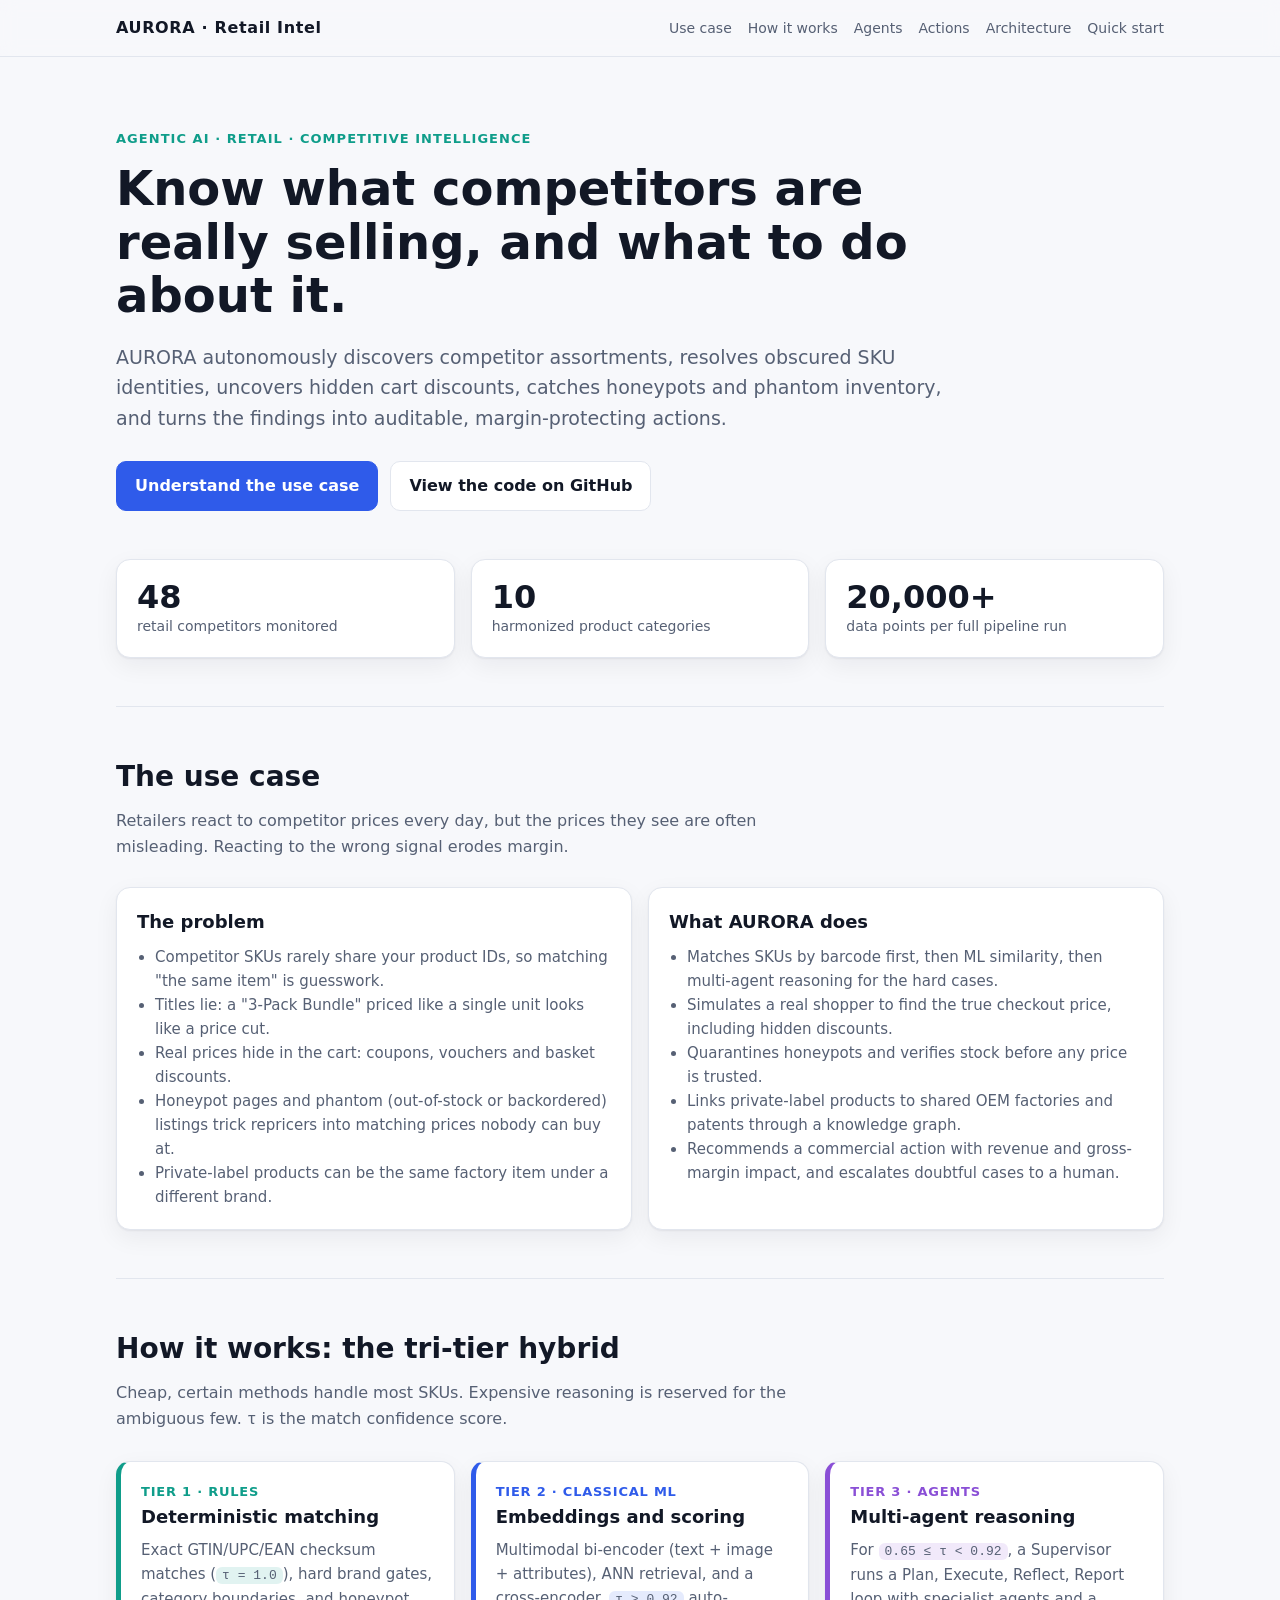
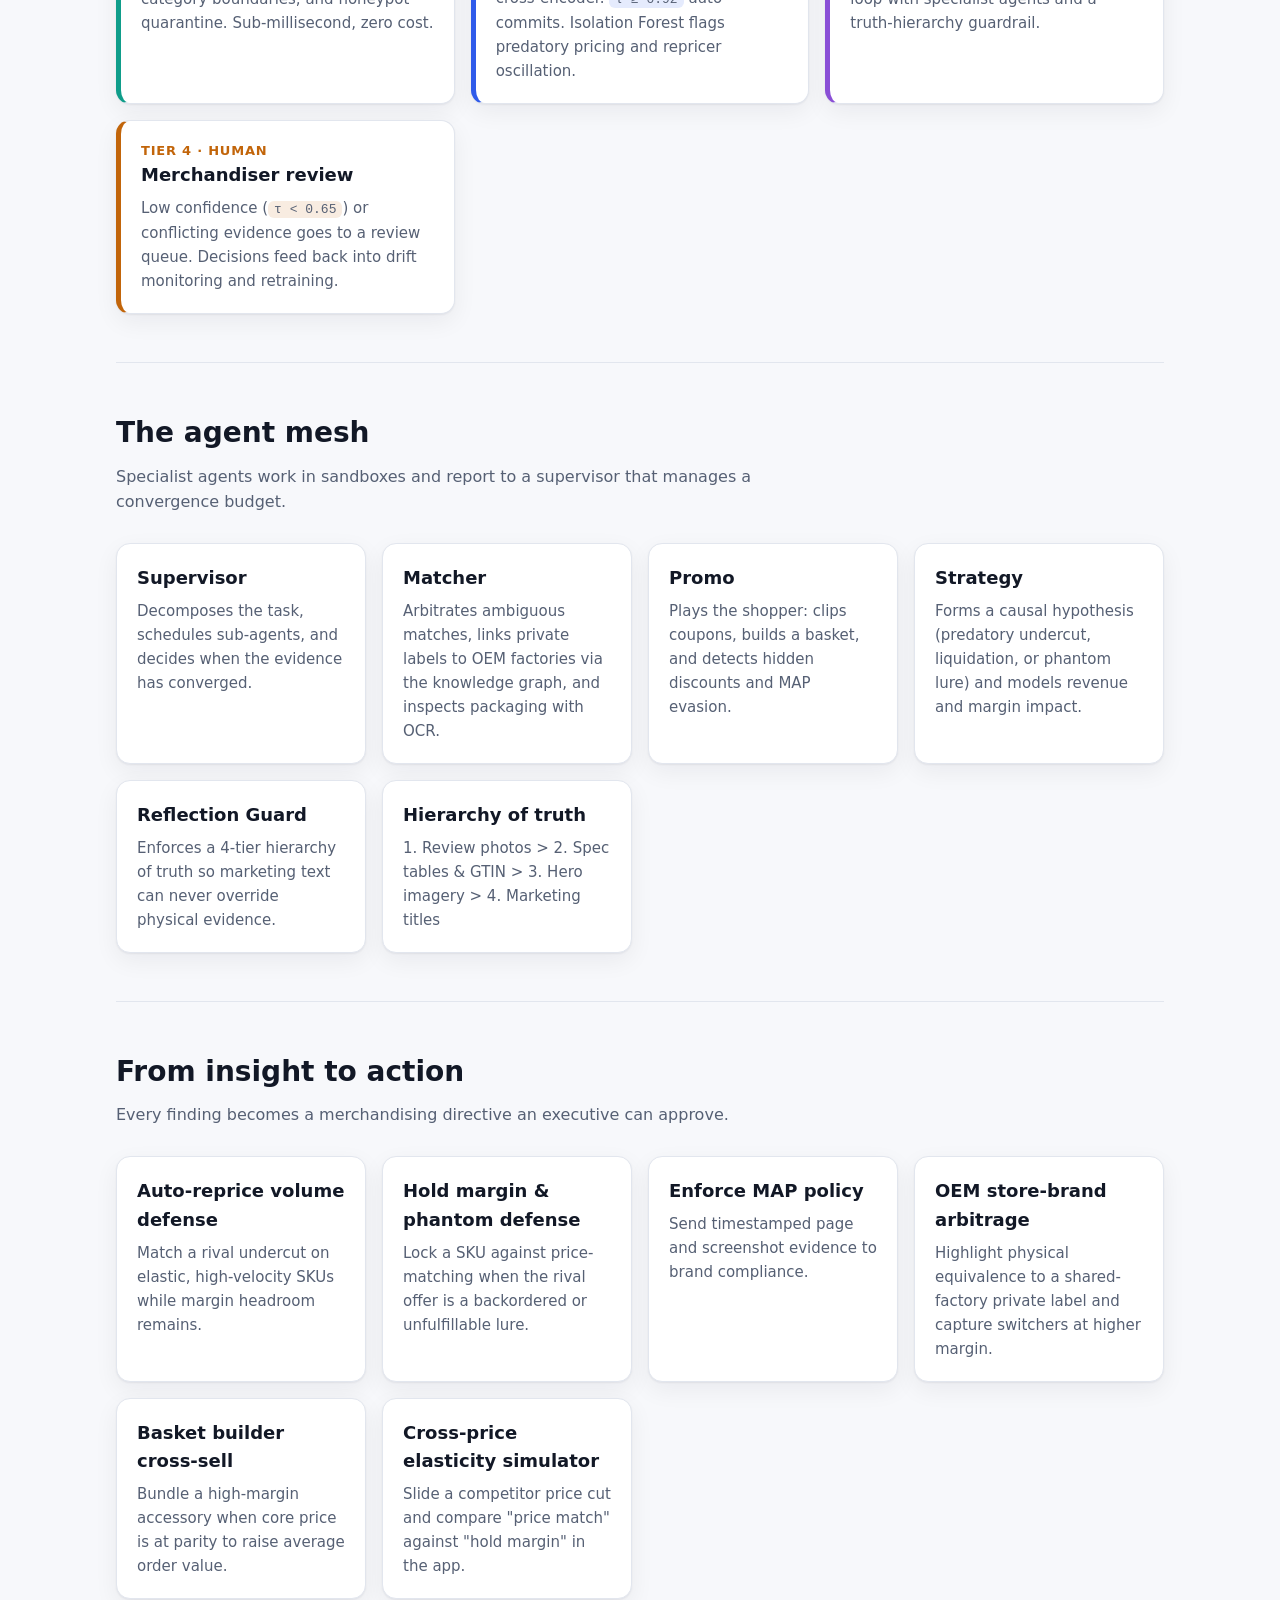
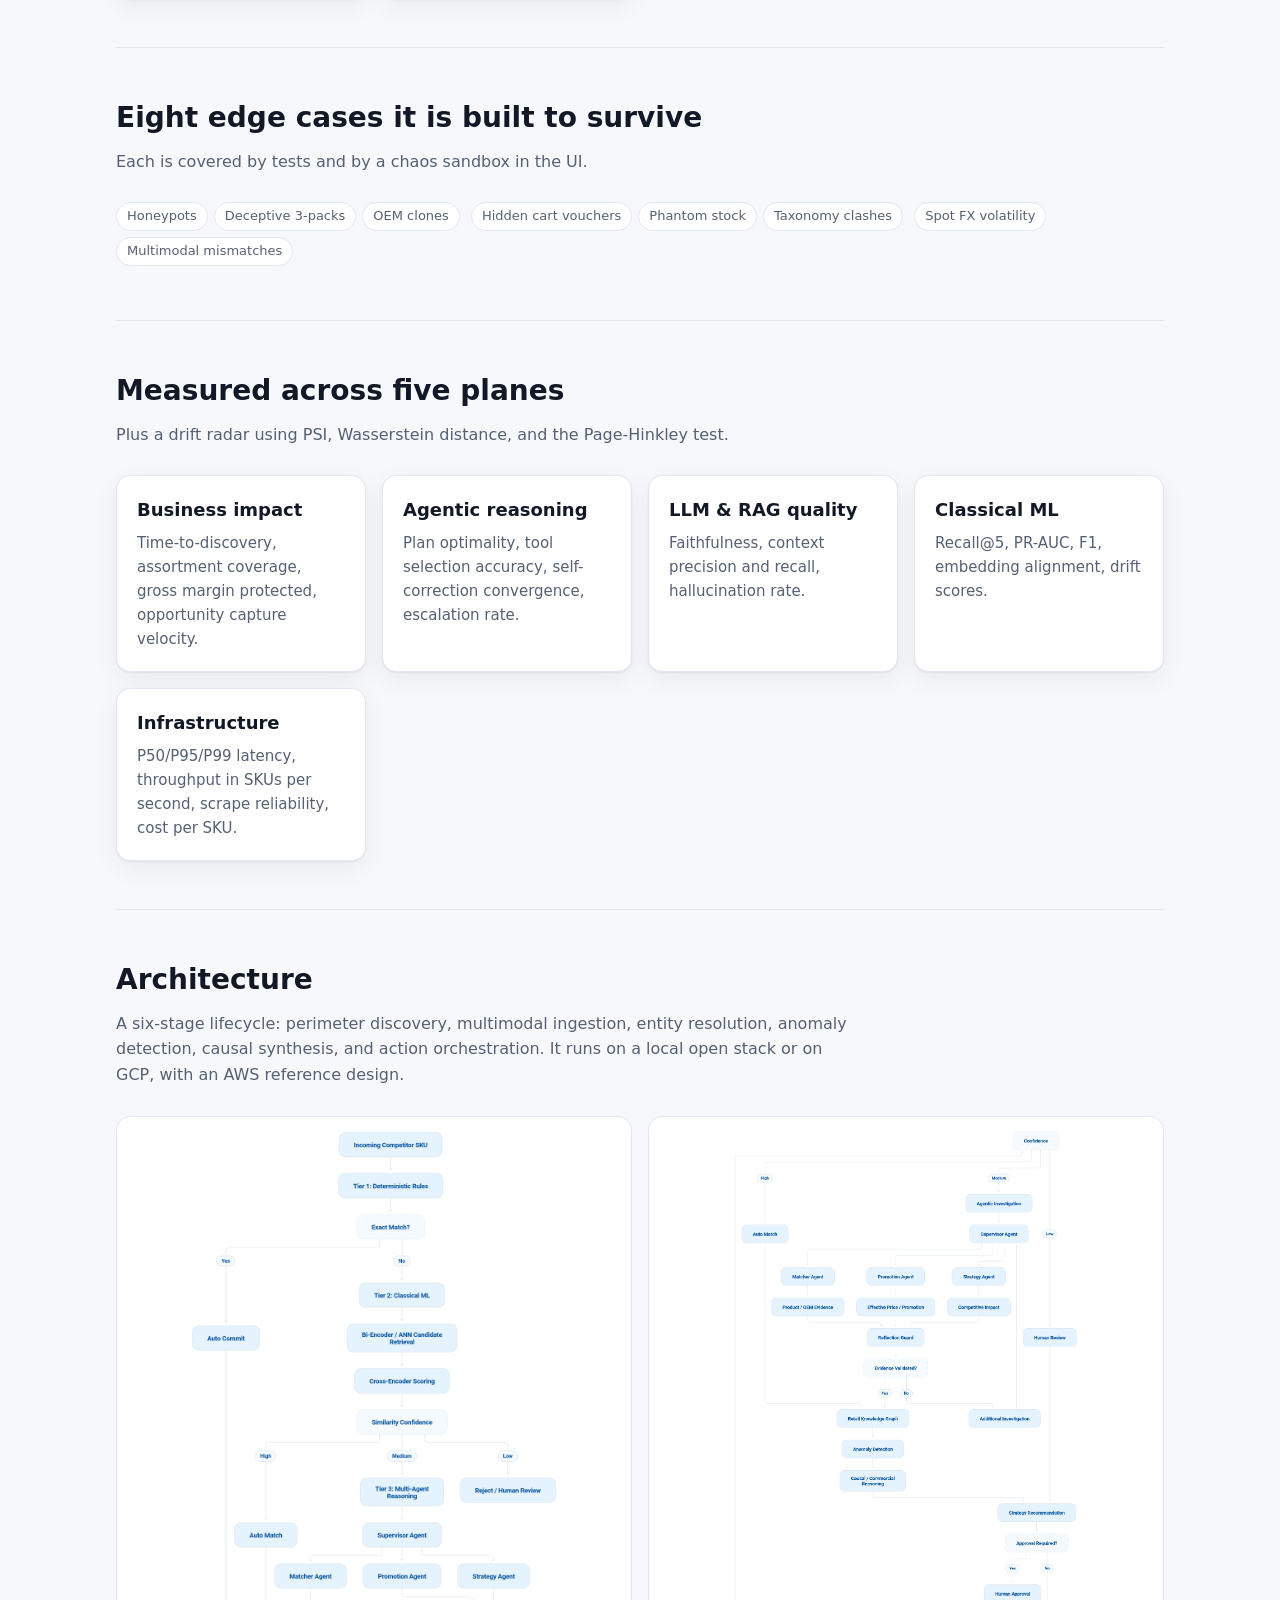
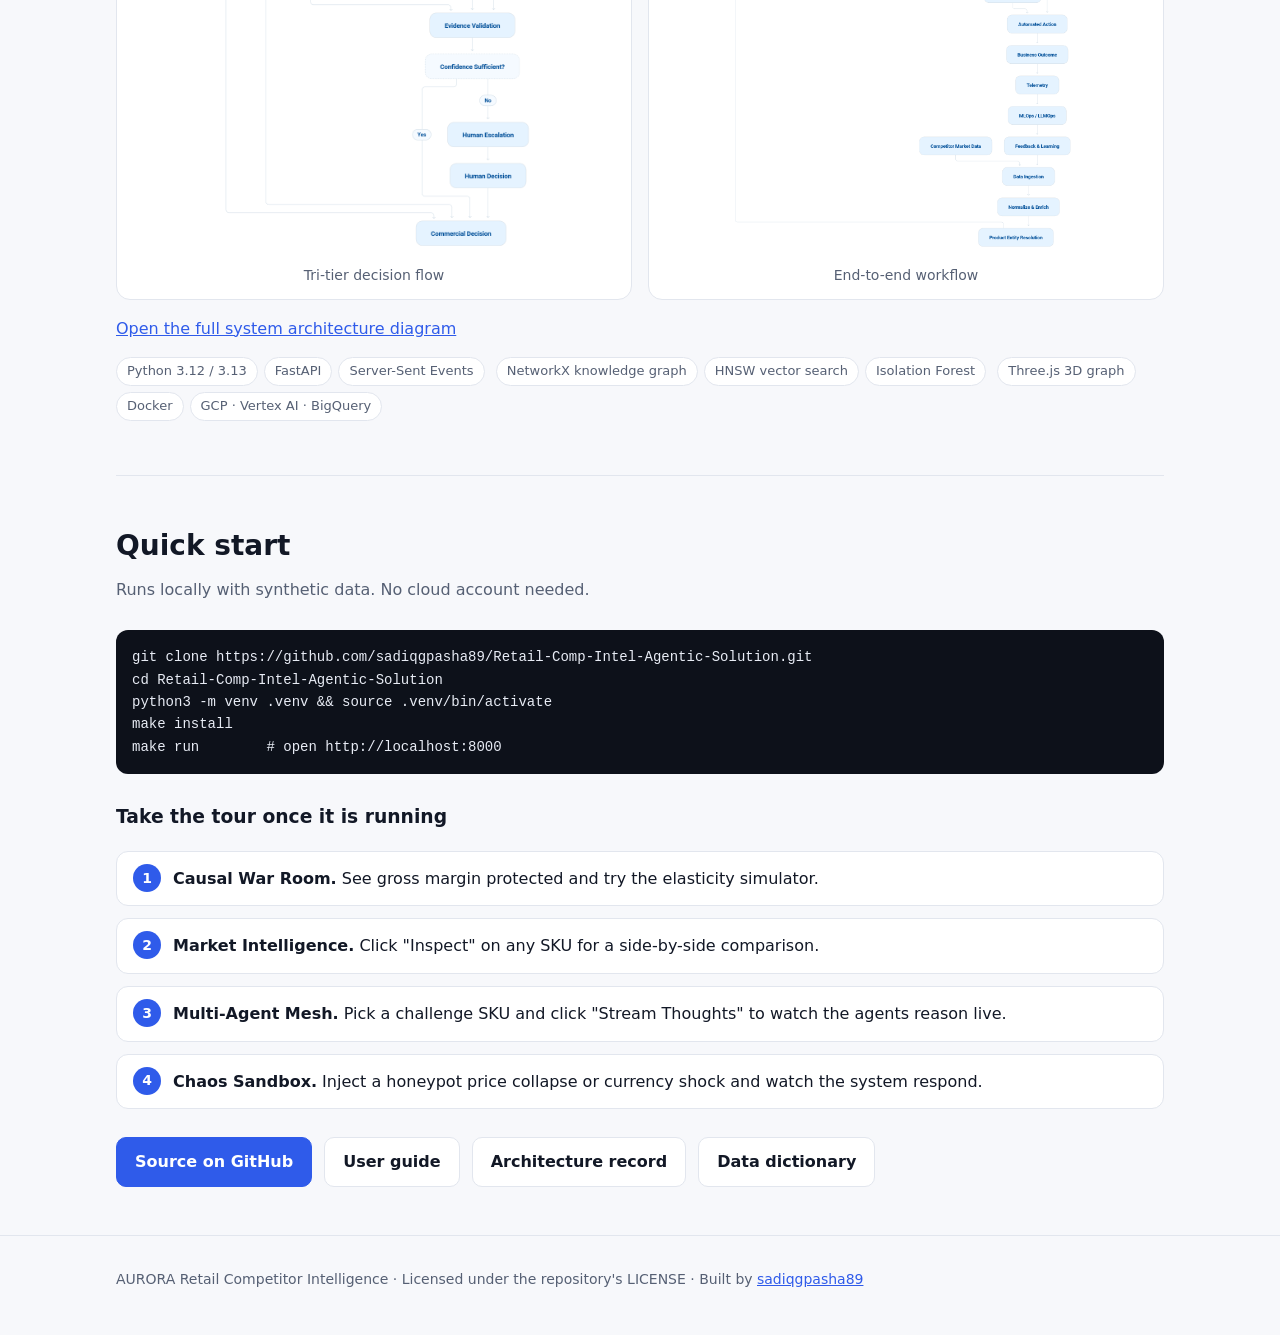
==== docs/index.html @ 35c4675d "Add GitHub Pages project site and link it from README Co-Authored-By: Claude Sonnet 5.5 <noreply@ant" ====
<!doctype html>
<html lang="en">
<head>
<meta charset="utf-8">
<meta name="viewport" content="width=device-width, initial-scale=1">
<title>AURORA Retail Competitor Intelligence | Agentic Solution</title>
<meta name="description" content="An autonomous, tri-tier hybrid AI platform that discovers competitor assortments, resolves SKU identities, uncovers hidden discounts, and recommends margin-protecting actions.">
<style>
  :root {
    --bg: #f7f8fb; --surface: #ffffff; --ink: #121826; --muted: #566074; --line: #e2e6ee;
    --brand: #2f5bea; --brand-ink: #ffffff; --accent: #0f9d8a; --warn: #c2650a;
    --t1: #0f9d8a; --t2: #2f5bea; --t3: #8a4fd6; --t4: #c2650a;
    --shadow: 0 1px 2px rgba(18,24,38,.06), 0 8px 24px rgba(18,24,38,.06);
  }
  @media (prefers-color-scheme: dark) {
    :root {
      --bg: #0d111a; --surface: #151b27; --ink: #e8ecf5; --muted: #9aa5ba; --line: #263044;
      --brand: #6c8cff; --brand-ink: #0d111a; --accent: #3ed1bb; --warn: #f2a65a;
      --t1: #3ed1bb; --t2: #6c8cff; --t3: #b48cf5; --t4: #f2a65a;
      --shadow: none;
    }
  }
  * { box-sizing: border-box; }
  html { scroll-behavior: smooth; }
  body { margin: 0; background: var(--bg); color: var(--ink);
    font: 16px/1.6 system-ui, -apple-system, "Segoe UI", Roboto, sans-serif; }
  a { color: var(--brand); }
  .wrap { max-width: 1080px; margin: 0 auto; padding: 0 16px; }
  header.nav { position: sticky; top: 0; z-index: 10; background: color-mix(in srgb, var(--bg) 88%, transparent);
    backdrop-filter: blur(8px); border-bottom: 1px solid var(--line); }
  .nav .wrap { display: flex; align-items: center; justify-content: space-between; gap: 12px; min-height: 56px; flex-wrap: wrap; }
  .nav strong { letter-spacing: .04em; }
  .nav nav { display: flex; gap: 16px; flex-wrap: wrap; font-size: 14px; }
  .nav nav a { color: var(--muted); text-decoration: none; }
  .nav nav a:hover { color: var(--ink); }
  .hero { padding: 72px 0 48px; }
  .eyebrow { color: var(--accent); font-weight: 600; font-size: 13px; letter-spacing: .08em; text-transform: uppercase; }
  h1 { font-size: clamp(30px, 5vw, 48px); line-height: 1.12; margin: 12px 0 16px; max-width: 18em; }
  .lead { font-size: 19px; color: var(--muted); max-width: 44em; }
  .cta { display: flex; gap: 12px; margin-top: 28px; flex-wrap: wrap; }
  .btn { display: inline-block; padding: 11px 18px; border-radius: 10px; font-weight: 600; text-decoration: none;
    border: 1px solid var(--line); color: var(--ink); background: var(--surface); }
  .btn.primary { background: var(--brand); color: var(--brand-ink); border-color: var(--brand); }
  section { padding: 48px 0; border-top: 1px solid var(--line); }
  h2 { font-size: 28px; margin: 0 0 8px; }
  .sub { color: var(--muted); max-width: 46em; margin: 0 0 28px; }
  .grid { display: grid; gap: 16px; }
  .g2 { grid-template-columns: repeat(auto-fit, minmax(300px, 1fr)); }
  .g3 { grid-template-columns: repeat(auto-fit, minmax(240px, 1fr)); }
  .card { background: var(--surface); border: 1px solid var(--line); border-radius: 14px; padding: 20px; box-shadow: var(--shadow); }
  .card h3 { margin: 0 0 6px; font-size: 18px; }
  .card p { margin: 0; color: var(--muted); font-size: 15px; }
  .stat { font-size: 32px; font-weight: 700; line-height: 1.1; }
  .stat-label { color: var(--muted); font-size: 14px; }
  .tier { border-left: 5px solid var(--c); }
  .tier .tag { color: var(--c); font-weight: 700; font-size: 13px; letter-spacing: .06em; text-transform: uppercase; }
  .tier code { background: color-mix(in srgb, var(--c) 12%, transparent); padding: 1px 6px; border-radius: 6px; font-size: 13px; }
  .before-after { display: grid; gap: 16px; grid-template-columns: repeat(auto-fit, minmax(300px, 1fr)); }
  .before-after ul { margin: 8px 0 0; padding-left: 18px; color: var(--muted); font-size: 15px; }
  .diagram { background: #fff; border: 1px solid var(--line); border-radius: 14px; padding: 12px; text-align: center; }
  .diagram img { max-width: 100%; max-height: 720px; height: auto; }
  .diagram figcaption { color: #566074; font-size: 14px; margin-top: 8px; }
  pre { background: #0d111a; color: #e8ecf5; padding: 16px; border-radius: 12px; overflow-x: auto; font-size: 14px; }
  .pill { display: inline-block; padding: 3px 10px; border: 1px solid var(--line); border-radius: 999px; font-size: 13px; color: var(--muted); margin: 0 6px 6px 0; background: var(--surface); }
  .steps { counter-reset: s; display: grid; gap: 12px; }
  .steps li { list-style: none; counter-increment: s; background: var(--surface); border: 1px solid var(--line); border-radius: 12px; padding: 14px 16px 14px 56px; position: relative; }
  .steps li::before { content: counter(s); position: absolute; left: 16px; top: 12px; width: 28px; height: 28px; border-radius: 50%;
    background: var(--brand); color: var(--brand-ink); display: grid; place-items: center; font-weight: 700; font-size: 14px; }
  .steps { padding: 0; margin: 0; }
  footer { border-top: 1px solid var(--line); padding: 32px 0 48px; color: var(--muted); font-size: 14px; }
</style>
</head>
<body>

<header class="nav">
  <div class="wrap">
    <strong>AURORA · Retail Intel</strong>
    <nav>
      <a href="#usecase">Use case</a>
      <a href="#how">How it works</a>
      <a href="#agents">Agents</a>
      <a href="#actions">Actions</a>
      <a href="#architecture">Architecture</a>
      <a href="#start">Quick start</a>
    </nav>
  </div>
</header>

<main>
<div class="wrap">

  <div class="hero">
    <div class="eyebrow">Agentic AI · Retail · Competitive Intelligence</div>
    <h1>Know what competitors are really selling, and what to do about it.</h1>
    <p class="lead">AURORA autonomously discovers competitor assortments, resolves obscured SKU identities, uncovers hidden cart discounts, catches honeypots and phantom inventory, and turns the findings into auditable, margin-protecting actions.</p>
    <div class="cta">
      <a class="btn primary" href="#usecase">Understand the use case</a>
      <a class="btn" href="https://github.com/sadiqgpasha89/Retail-Comp-Intel-Agentic-Solution">View the code on GitHub</a>
    </div>
  </div>

  <section id="scale" style="border-top:0;padding-top:0">
    <div class="grid g3">
      <div class="card"><div class="stat">48</div><div class="stat-label">retail competitors monitored</div></div>
      <div class="card"><div class="stat">10</div><div class="stat-label">harmonized product categories</div></div>
      <div class="card"><div class="stat">20,000+</div><div class="stat-label">data points per full pipeline run</div></div>
    </div>
  </section>

  <section id="usecase">
    <h2>The use case</h2>
    <p class="sub">Retailers react to competitor prices every day, but the prices they see are often misleading. Reacting to the wrong signal erodes margin.</p>
    <div class="before-after">
      <div class="card">
        <h3>The problem</h3>
        <ul>
          <li>Competitor SKUs rarely share your product IDs, so matching "the same item" is guesswork.</li>
          <li>Titles lie: a "3-Pack Bundle" priced like a single unit looks like a price cut.</li>
          <li>Real prices hide in the cart: coupons, vouchers and basket discounts.</li>
          <li>Honeypot pages and phantom (out-of-stock or backordered) listings trick repricers into matching prices nobody can buy at.</li>
          <li>Private-label products can be the same factory item under a different brand.</li>
        </ul>
      </div>
      <div class="card">
        <h3>What AURORA does</h3>
        <ul>
          <li>Matches SKUs by barcode first, then ML similarity, then multi-agent reasoning for the hard cases.</li>
          <li>Simulates a real shopper to find the true checkout price, including hidden discounts.</li>
          <li>Quarantines honeypots and verifies stock before any price is trusted.</li>
          <li>Links private-label products to shared OEM factories and patents through a knowledge graph.</li>
          <li>Recommends a commercial action with revenue and gross-margin impact, and escalates doubtful cases to a human.</li>
        </ul>
      </div>
    </div>
  </section>

  <section id="how">
    <h2>How it works: the tri-tier hybrid</h2>
    <p class="sub">Cheap, certain methods handle most SKUs. Expensive reasoning is reserved for the ambiguous few. <code>τ</code> is the match confidence score.</p>
    <div class="grid g2">
      <div class="card tier" style="--c:var(--t1)"><div class="tag">Tier 1 · Rules</div><h3>Deterministic matching</h3>
        <p>Exact GTIN/UPC/EAN checksum matches (<code>τ = 1.0</code>), hard brand gates, category boundaries, and honeypot quarantine. Sub-millisecond, zero cost.</p></div>
      <div class="card tier" style="--c:var(--t2)"><div class="tag">Tier 2 · Classical ML</div><h3>Embeddings and scoring</h3>
        <p>Multimodal bi-encoder (text + image + attributes), ANN retrieval, and a cross-encoder. <code>τ ≥ 0.92</code> auto-commits. Isolation Forest flags predatory pricing and repricer oscillation.</p></div>
      <div class="card tier" style="--c:var(--t3)"><div class="tag">Tier 3 · Agents</div><h3>Multi-agent reasoning</h3>
        <p>For <code>0.65 ≤ τ &lt; 0.92</code>, a Supervisor runs a Plan, Execute, Reflect, Report loop with specialist agents and a truth-hierarchy guardrail.</p></div>
      <div class="card tier" style="--c:var(--t4)"><div class="tag">Tier 4 · Human</div><h3>Merchandiser review</h3>
        <p>Low confidence (<code>τ &lt; 0.65</code>) or conflicting evidence goes to a review queue. Decisions feed back into drift monitoring and retraining.</p></div>
    </div>
  </section>

  <section id="agents">
    <h2>The agent mesh</h2>
    <p class="sub">Specialist agents work in sandboxes and report to a supervisor that manages a convergence budget.</p>
    <div class="grid g3">
      <div class="card"><h3>Supervisor</h3><p>Decomposes the task, schedules sub-agents, and decides when the evidence has converged.</p></div>
      <div class="card"><h3>Matcher</h3><p>Arbitrates ambiguous matches, links private labels to OEM factories via the knowledge graph, and inspects packaging with OCR.</p></div>
      <div class="card"><h3>Promo</h3><p>Plays the shopper: clips coupons, builds a basket, and detects hidden discounts and MAP evasion.</p></div>
      <div class="card"><h3>Strategy</h3><p>Forms a causal hypothesis (predatory undercut, liquidation, or phantom lure) and models revenue and margin impact.</p></div>
      <div class="card"><h3>Reflection Guard</h3><p>Enforces a 4-tier hierarchy of truth so marketing text can never override physical evidence.</p></div>
      <div class="card">
        <h3>Hierarchy of truth</h3>
        <p>1. Review photos &gt; 2. Spec tables &amp; GTIN &gt; 3. Hero imagery &gt; 4. Marketing titles</p>
      </div>
    </div>
  </section>

  <section id="actions">
    <h2>From insight to action</h2>
    <p class="sub">Every finding becomes a merchandising directive an executive can approve.</p>
    <div class="grid g3">
      <div class="card"><h3>Auto-reprice volume defense</h3><p>Match a rival undercut on elastic, high-velocity SKUs while margin headroom remains.</p></div>
      <div class="card"><h3>Hold margin &amp; phantom defense</h3><p>Lock a SKU against price-matching when the rival offer is a backordered or unfulfillable lure.</p></div>
      <div class="card"><h3>Enforce MAP policy</h3><p>Send timestamped page and screenshot evidence to brand compliance.</p></div>
      <div class="card"><h3>OEM store-brand arbitrage</h3><p>Highlight physical equivalence to a shared-factory private label and capture switchers at higher margin.</p></div>
      <div class="card"><h3>Basket builder cross-sell</h3><p>Bundle a high-margin accessory when core price is at parity to raise average order value.</p></div>
      <div class="card"><h3>Cross-price elasticity simulator</h3><p>Slide a competitor price cut and compare "price match" against "hold margin" in the app.</p></div>
    </div>
  </section>

  <section id="edge">
    <h2>Eight edge cases it is built to survive</h2>
    <p class="sub">Each is covered by tests and by a chaos sandbox in the UI.</p>
    <div>
      <span class="pill">Honeypots</span><span class="pill">Deceptive 3-packs</span><span class="pill">OEM clones</span>
      <span class="pill">Hidden cart vouchers</span><span class="pill">Phantom stock</span><span class="pill">Taxonomy clashes</span>
      <span class="pill">Spot FX volatility</span><span class="pill">Multimodal mismatches</span>
    </div>
  </section>

  <section id="metrics">
    <h2>Measured across five planes</h2>
    <p class="sub">Plus a drift radar using PSI, Wasserstein distance, and the Page-Hinkley test.</p>
    <div class="grid g3">
      <div class="card"><h3>Business impact</h3><p>Time-to-discovery, assortment coverage, gross margin protected, opportunity capture velocity.</p></div>
      <div class="card"><h3>Agentic reasoning</h3><p>Plan optimality, tool selection accuracy, self-correction convergence, escalation rate.</p></div>
      <div class="card"><h3>LLM &amp; RAG quality</h3><p>Faithfulness, context precision and recall, hallucination rate.</p></div>
      <div class="card"><h3>Classical ML</h3><p>Recall@5, PR-AUC, F1, embedding alignment, drift scores.</p></div>
      <div class="card"><h3>Infrastructure</h3><p>P50/P95/P99 latency, throughput in SKUs per second, scrape reliability, cost per SKU.</p></div>
    </div>
  </section>

  <section id="architecture">
    <h2>Architecture</h2>
    <p class="sub">A six-stage lifecycle: perimeter discovery, multimodal ingestion, entity resolution, anomaly detection, causal synthesis, and action orchestration. It runs on a local open stack or on GCP, with an AWS reference design.</p>
    <div class="grid g2">
      <figure class="diagram" style="margin:0"><a href="assets/3-tier-Decision.png"><img src="assets/3-tier-Decision.png" alt="Decision flow from incoming SKU through the three tiers to a commercial decision" loading="lazy"></a><figcaption>Tri-tier decision flow</figcaption></figure>
      <figure class="diagram" style="margin:0"><a href="assets/E2E-aurora-workflow.png"><img src="assets/E2E-aurora-workflow.png" alt="End-to-end AURORA workflow" loading="lazy"></a><figcaption>End-to-end workflow</figcaption></figure>
    </div>
    <p style="margin-top:16px"><a href="assets/system-arch-mermaid.png">Open the full system architecture diagram</a></p>
    <div style="margin-top:12px">
      <span class="pill">Python 3.12 / 3.13</span><span class="pill">FastAPI</span><span class="pill">Server-Sent Events</span>
      <span class="pill">NetworkX knowledge graph</span><span class="pill">HNSW vector search</span><span class="pill">Isolation Forest</span>
      <span class="pill">Three.js 3D graph</span><span class="pill">Docker</span><span class="pill">GCP · Vertex AI · BigQuery</span>
    </div>
  </section>

  <section id="start">
    <h2>Quick start</h2>
    <p class="sub">Runs locally with synthetic data. No cloud account needed.</p>
    <pre><code>git clone https://github.com/sadiqgpasha89/Retail-Comp-Intel-Agentic-Solution.git
cd Retail-Comp-Intel-Agentic-Solution
python3 -m venv .venv &amp;&amp; source .venv/bin/activate
make install
make run        # open http://localhost:8000</code></pre>
    <h3 style="margin-top:28px">Take the tour once it is running</h3>
    <ol class="steps">
      <li><strong>Causal War Room.</strong> See gross margin protected and try the elasticity simulator.</li>
      <li><strong>Market Intelligence.</strong> Click "Inspect" on any SKU for a side-by-side comparison.</li>
      <li><strong>Multi-Agent Mesh.</strong> Pick a challenge SKU and click "Stream Thoughts" to watch the agents reason live.</li>
      <li><strong>Chaos Sandbox.</strong> Inject a honeypot price collapse or currency shock and watch the system respond.</li>
    </ol>
    <div class="cta">
      <a class="btn primary" href="https://github.com/sadiqgpasha89/Retail-Comp-Intel-Agentic-Solution">Source on GitHub</a>
      <a class="btn" href="https://github.com/sadiqgpasha89/Retail-Comp-Intel-Agentic-Solution/blob/main/USER_GUIDE.md">User guide</a>
      <a class="btn" href="https://github.com/sadiqgpasha89/Retail-Comp-Intel-Agentic-Solution/blob/main/ARCHITECTURE.md">Architecture record</a>
      <a class="btn" href="https://github.com/sadiqgpasha89/Retail-Comp-Intel-Agentic-Solution/blob/main/DATA_DICTIONARY.md">Data dictionary</a>
    </div>
  </section>

</div>
</main>

<footer>
  <div class="wrap">AURORA Retail Competitor Intelligence · Licensed under the repository's LICENSE · Built by
    <a href="https://github.com/sadiqgpasha89">sadiqgpasha89</a></div>
</footer>

</body>
</html>
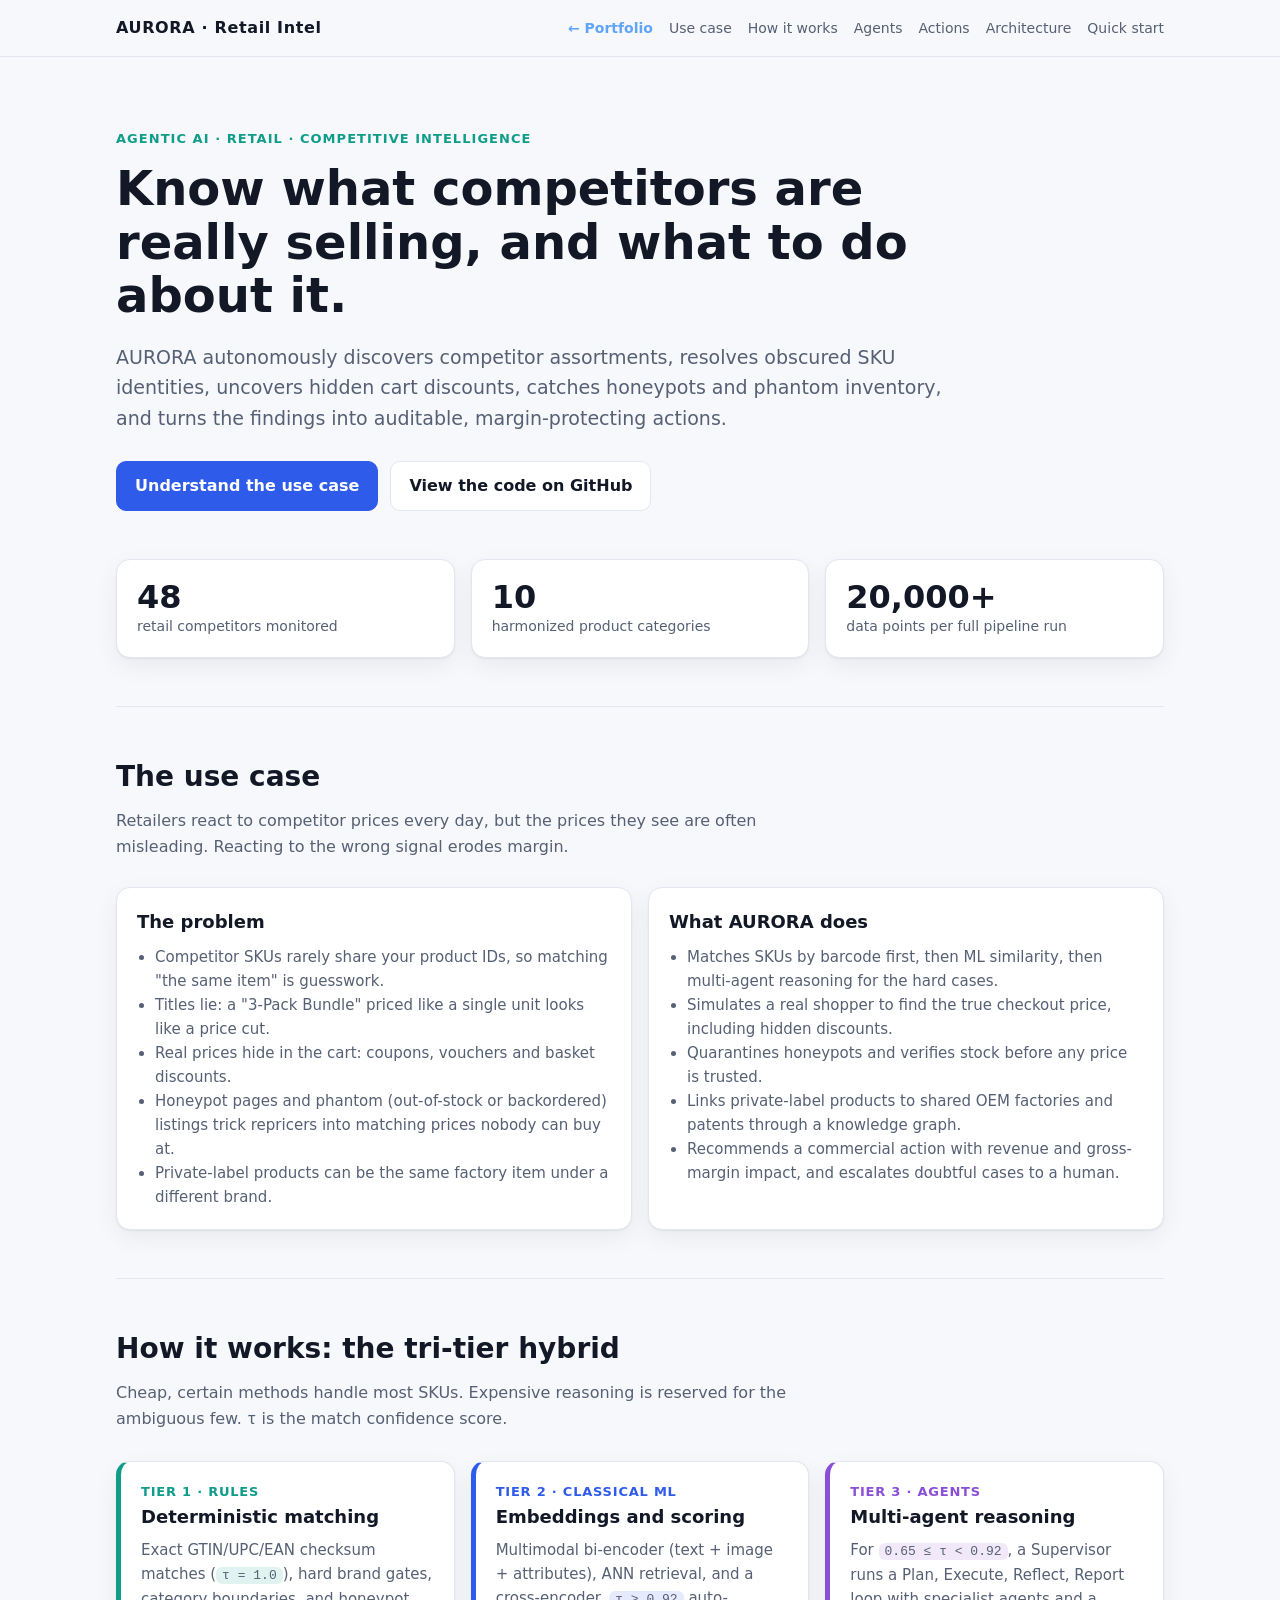
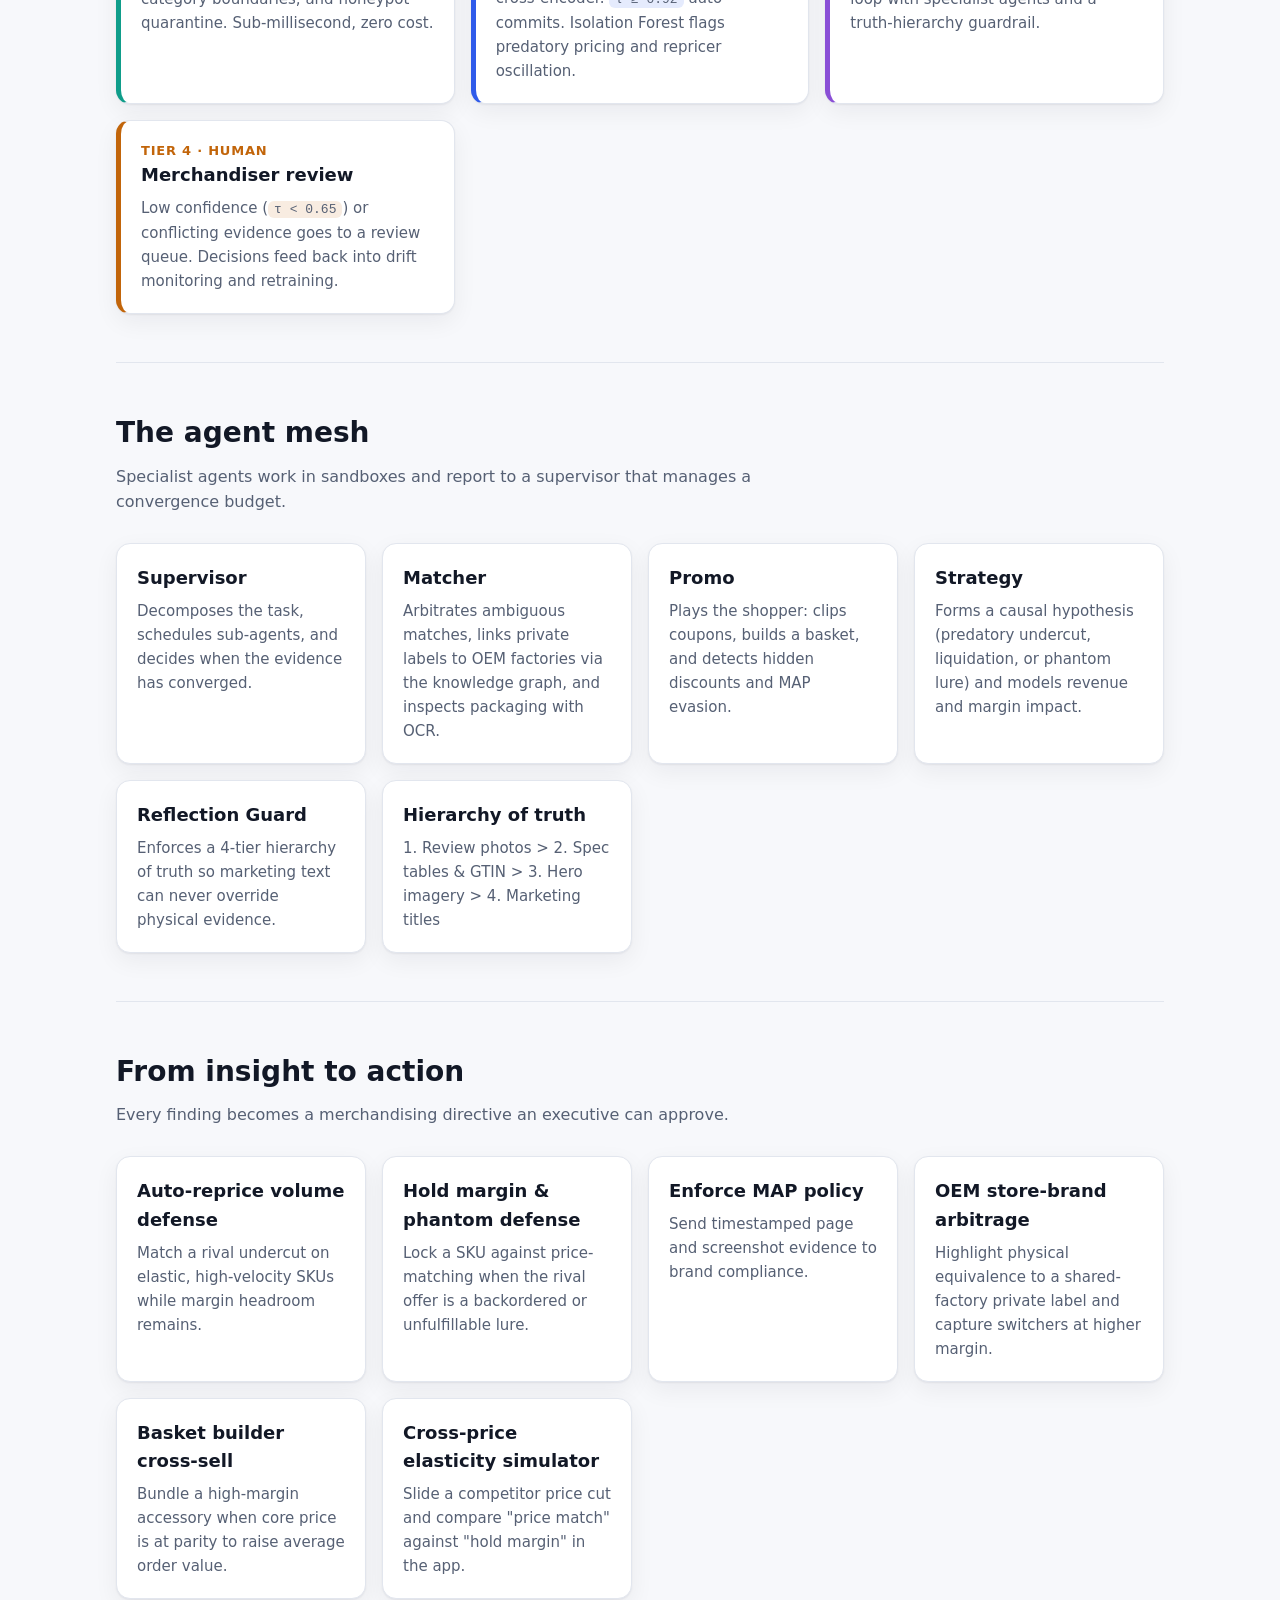
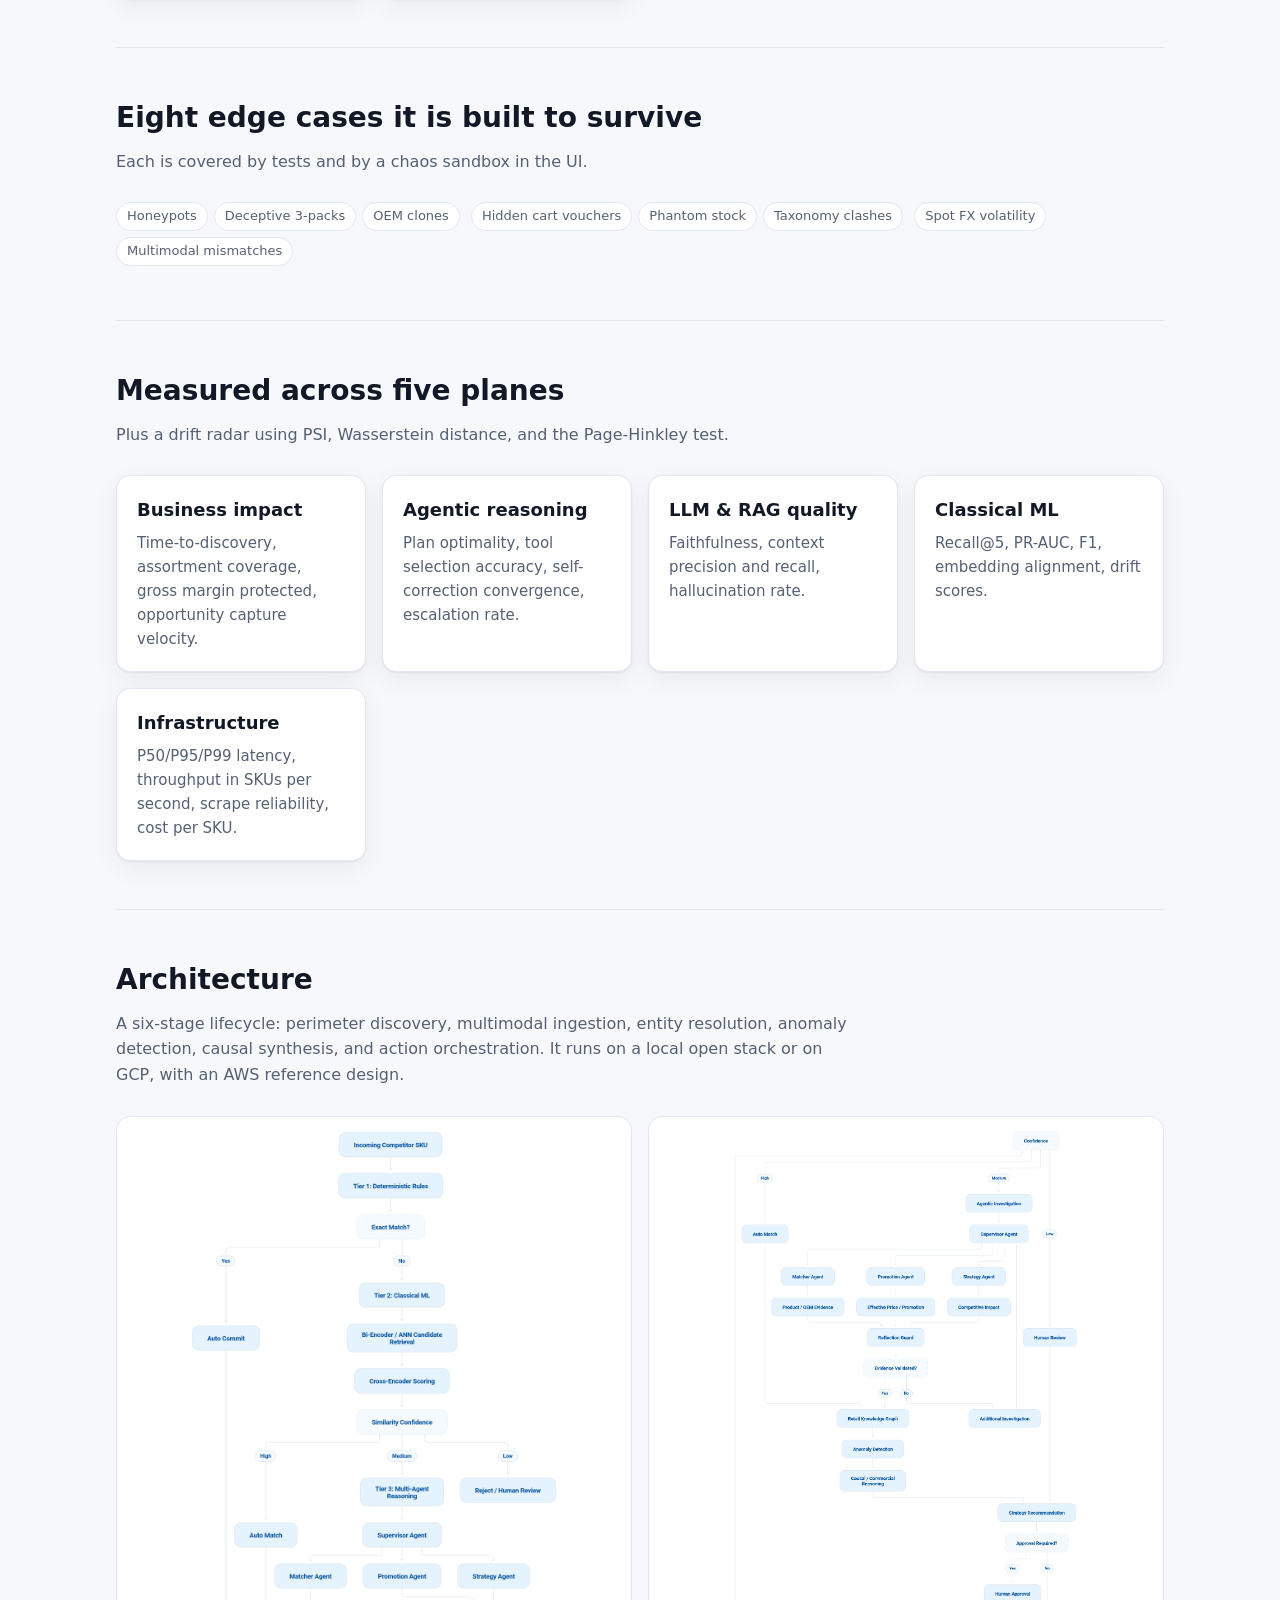
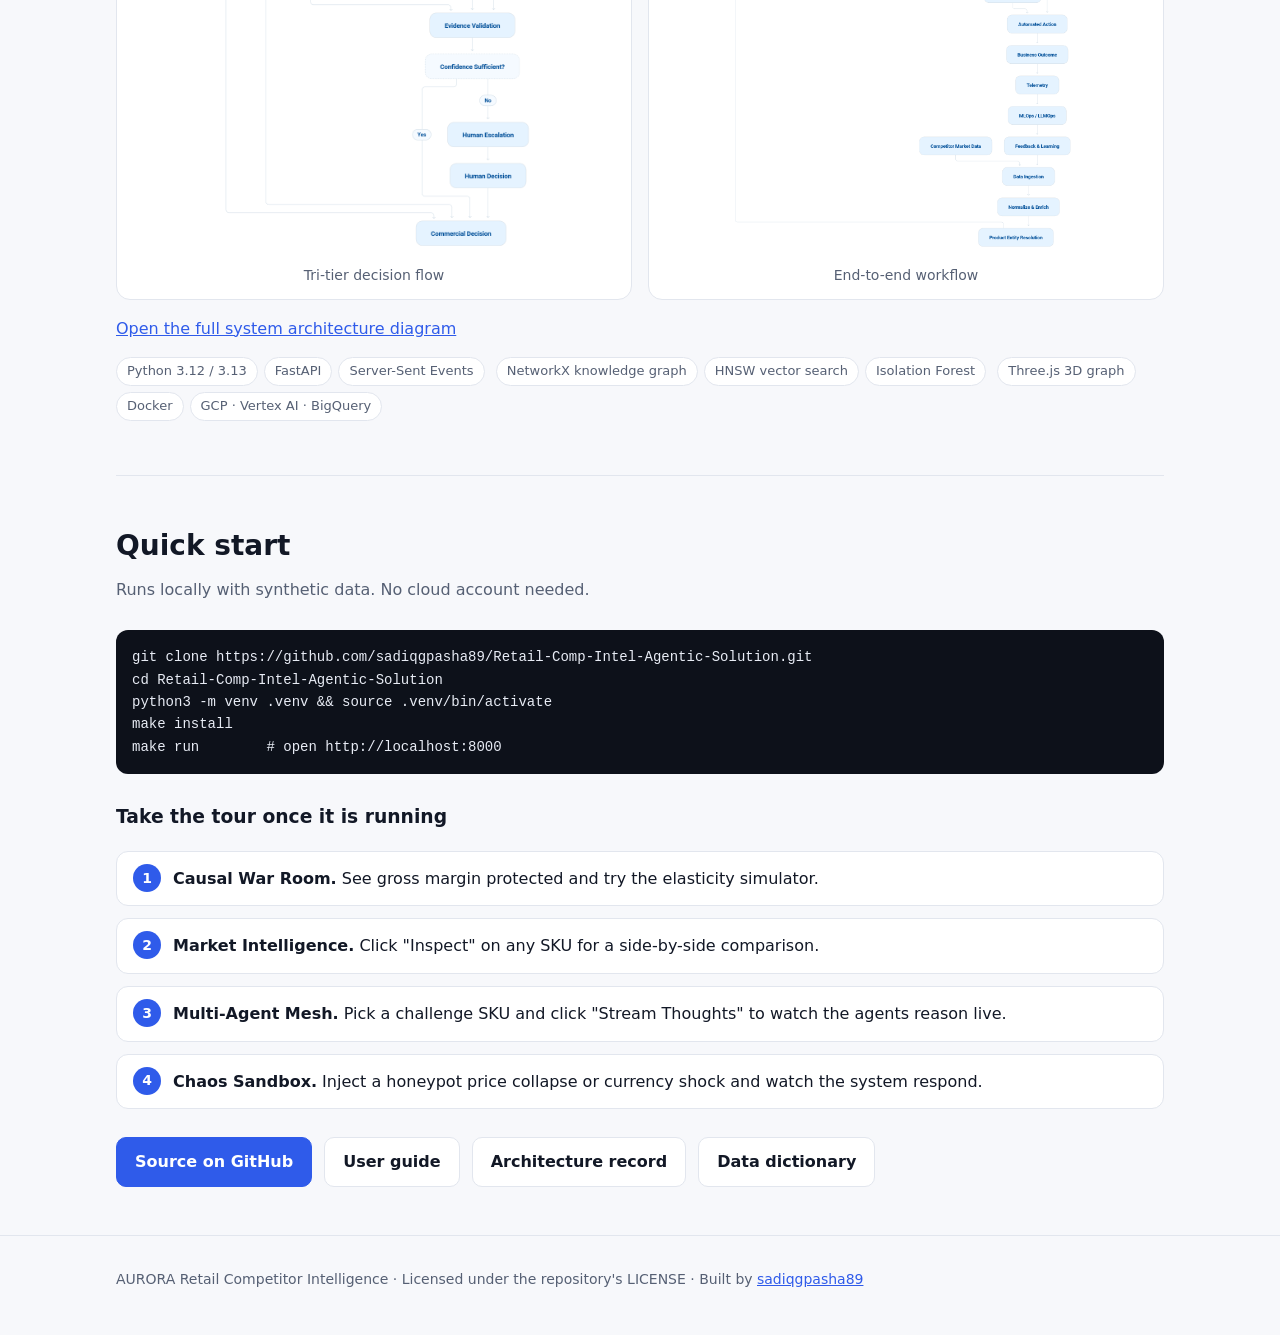
==== commit fc0eab6f: "Add home link to https://sadiqgpasha89.github.io/" ====
--- a/docs/index.html
+++ b/docs/index.html
@@ -76,6 +76,7 @@
   <div class="wrap">
     <strong>AURORA · Retail Intel</strong>
     <nav>
+      <a href="https://sadiqgpasha89.github.io/" title="Return to Sadiq G Pasha Portfolio" style="font-weight:700; color:#60a5fa;">← Portfolio</a>
       <a href="#usecase">Use case</a>
       <a href="#how">How it works</a>
       <a href="#agents">Agents</a>
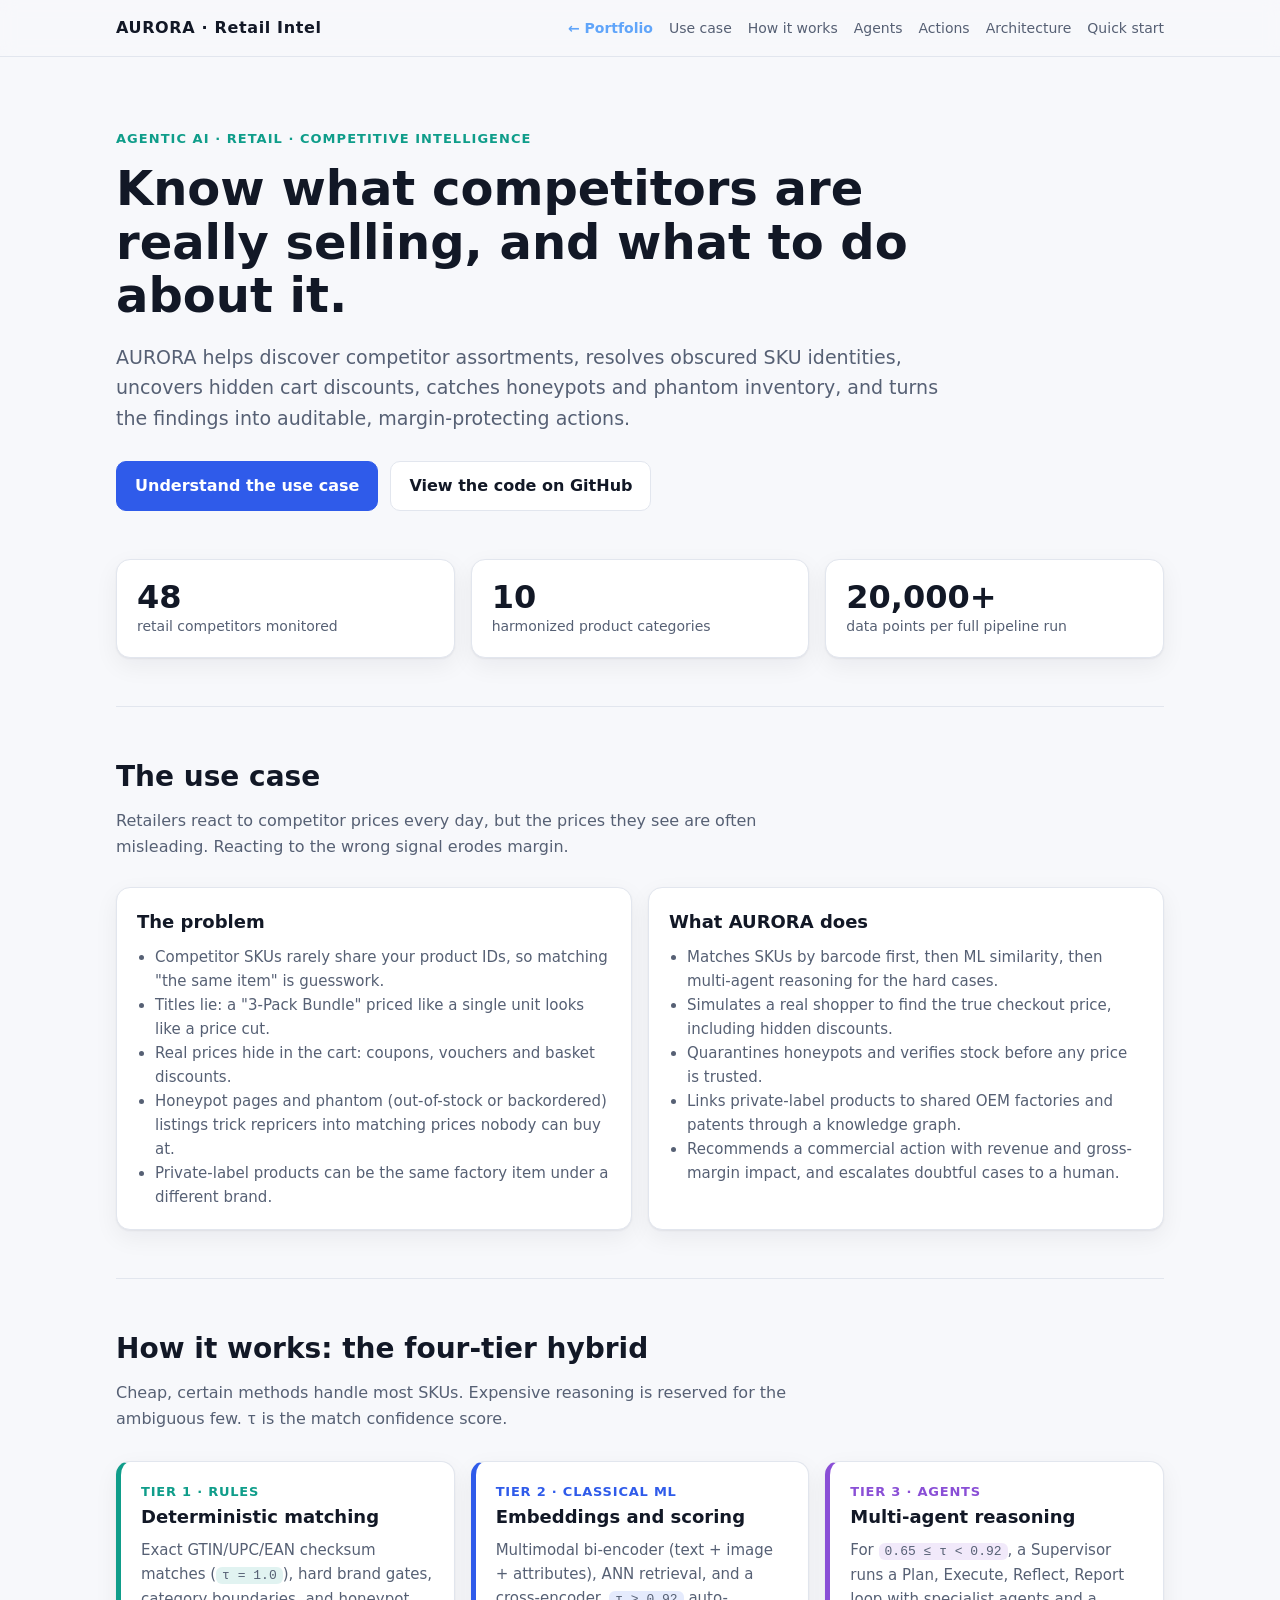
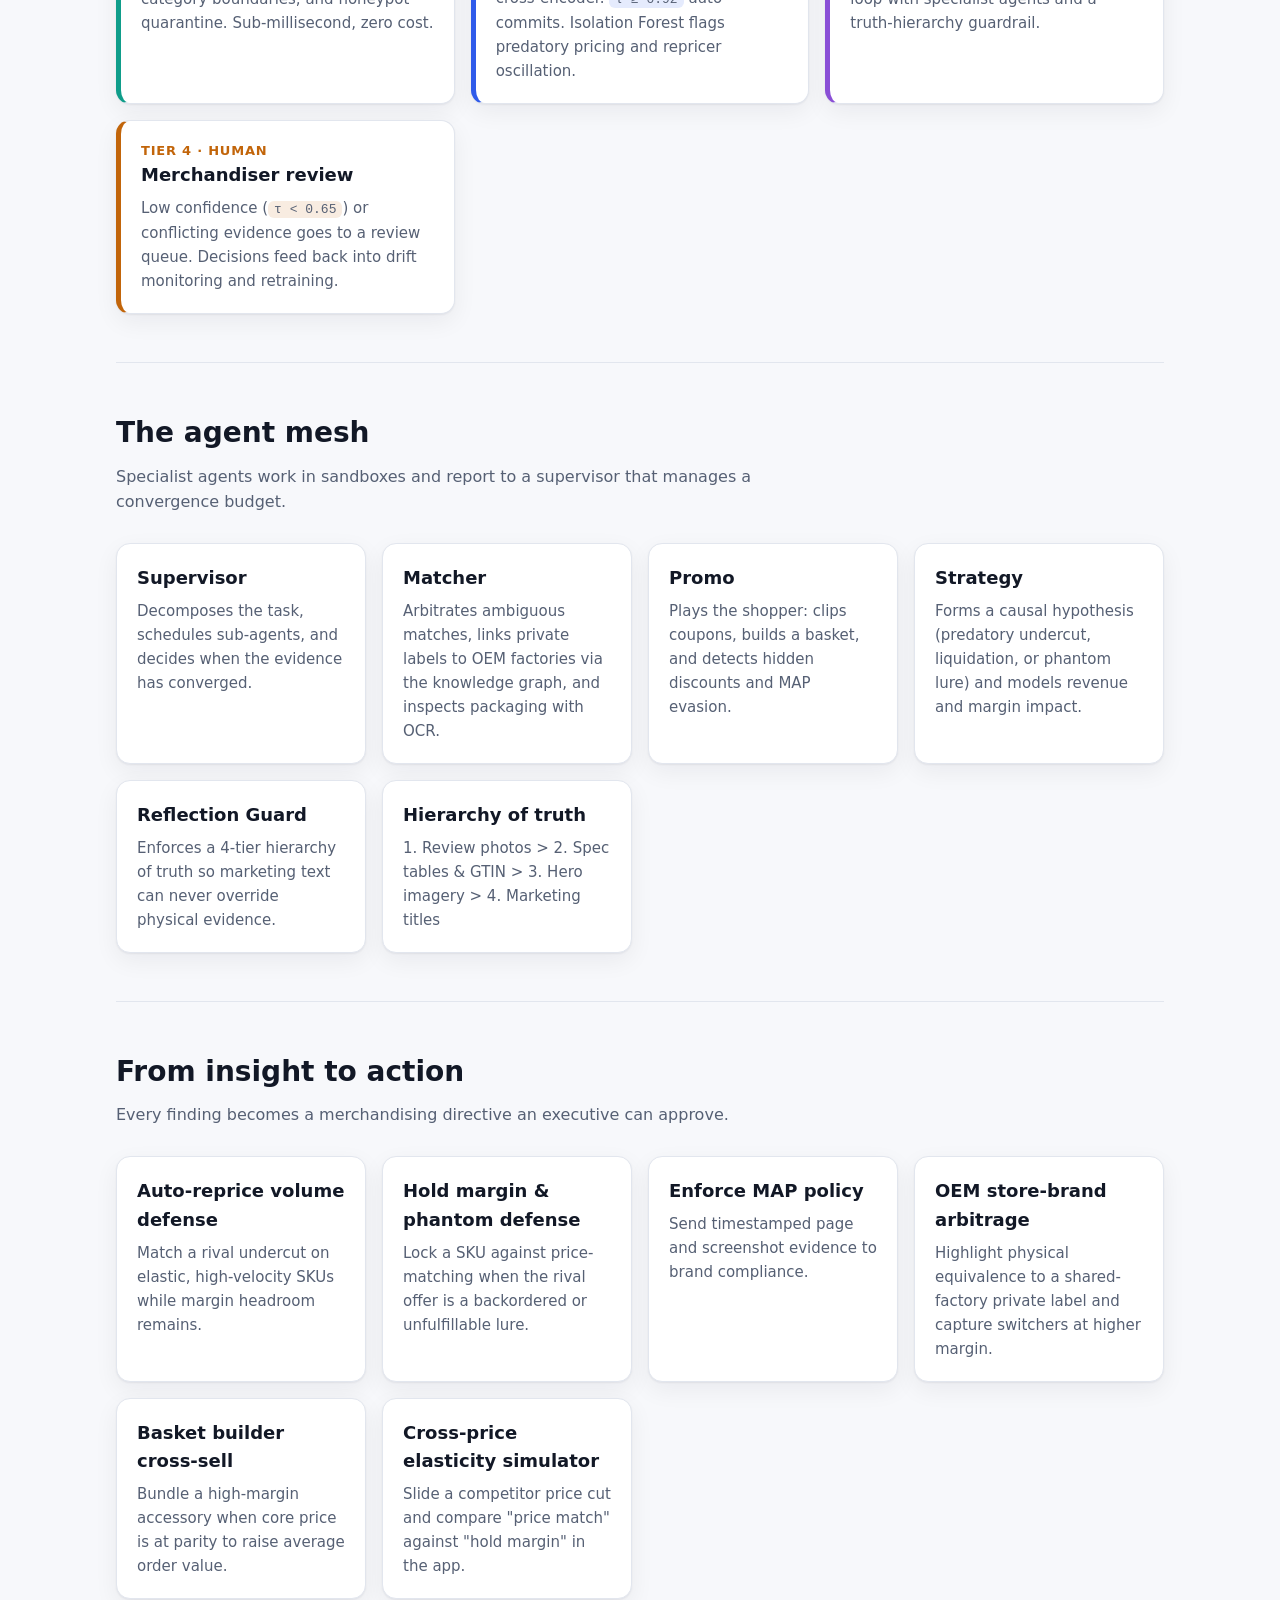
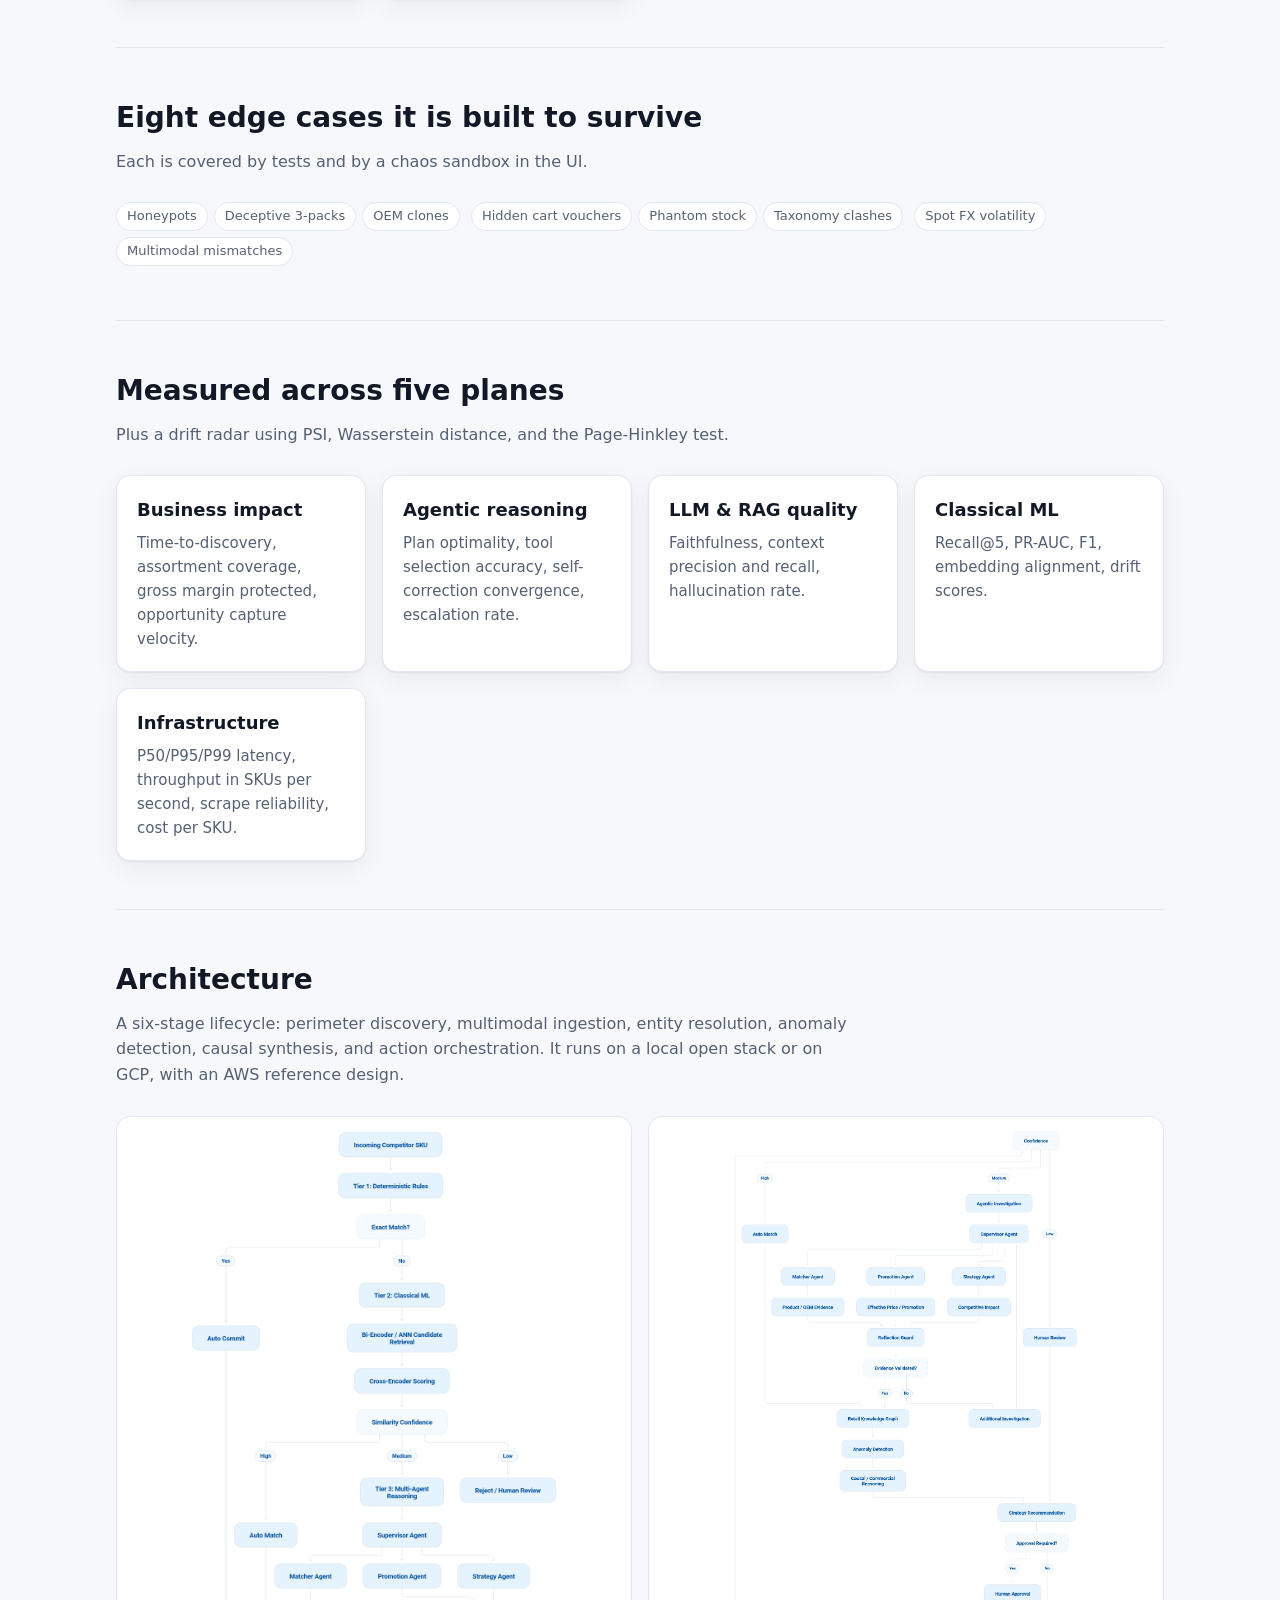
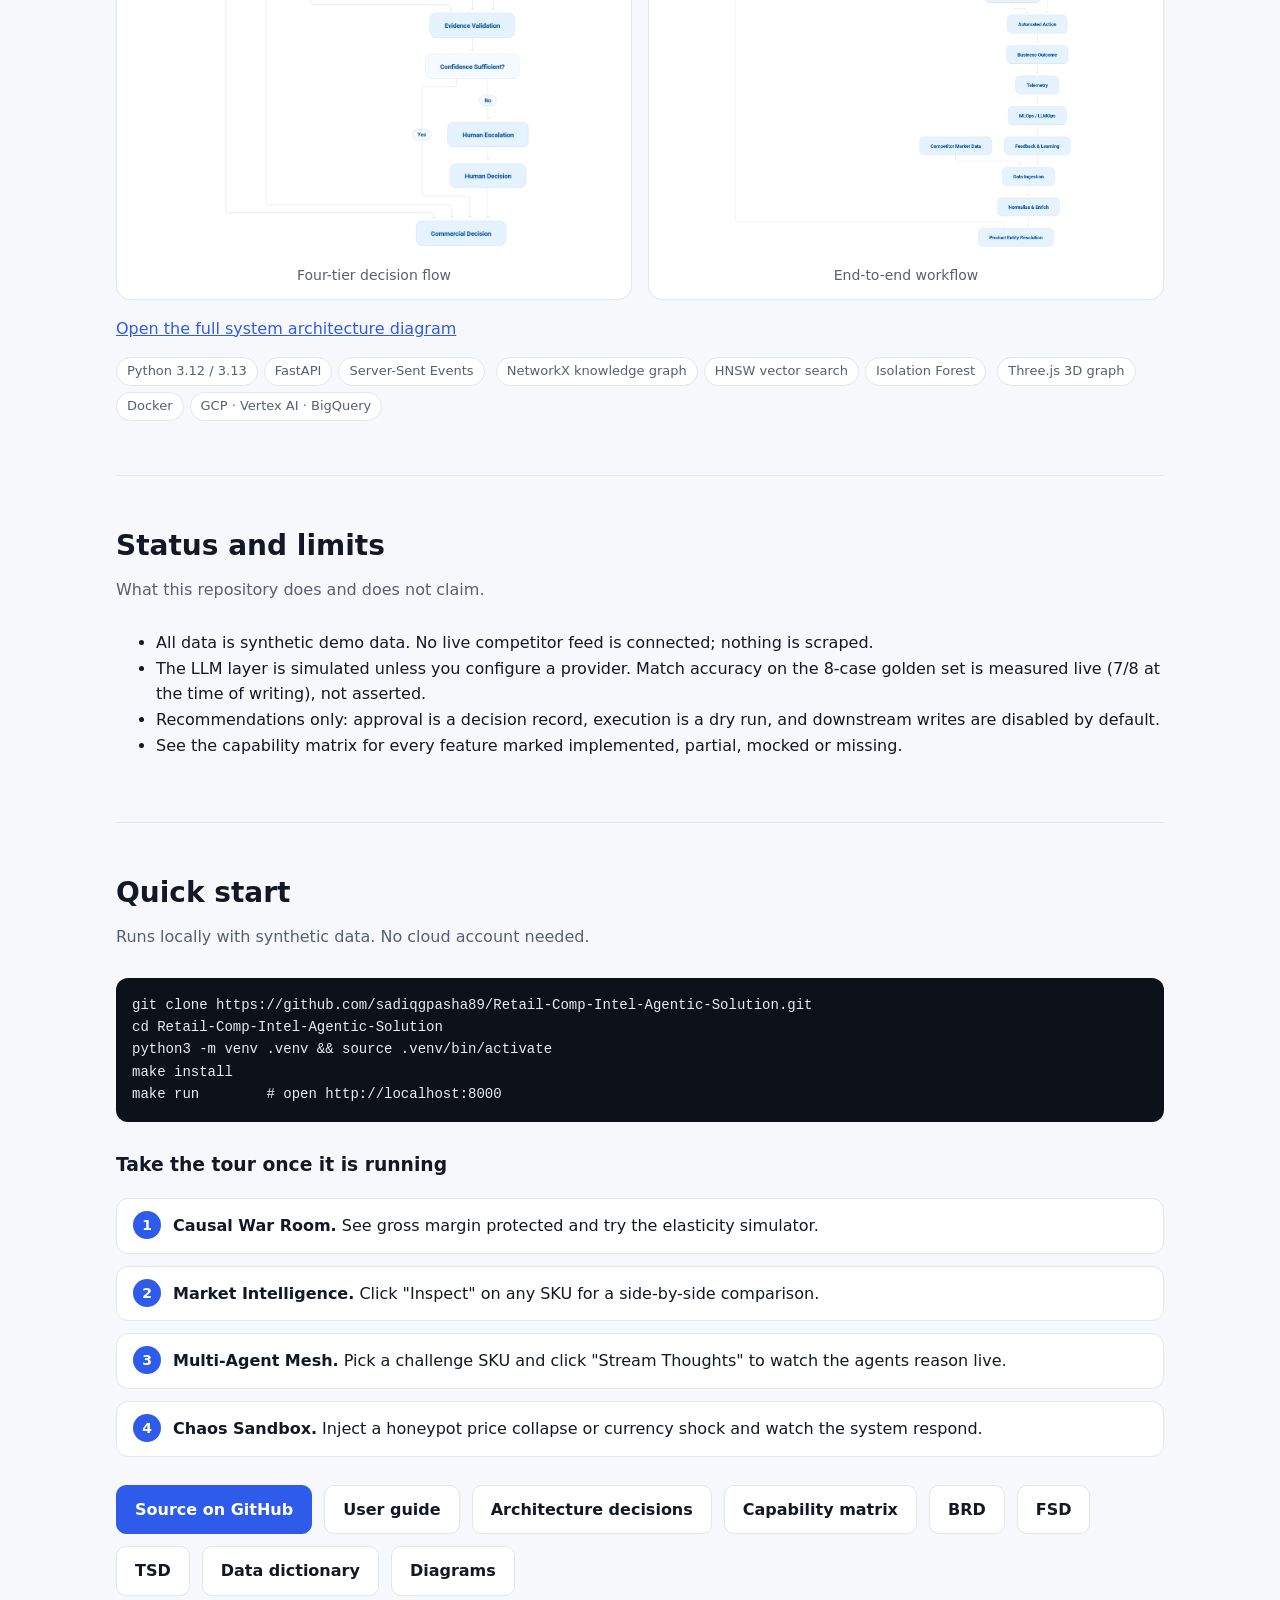
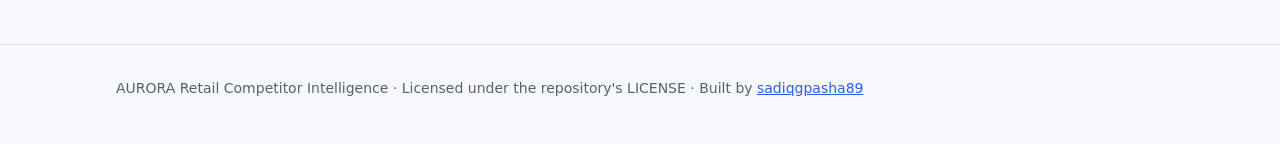
==== commit fdc2449c: "Expand scope to plan capabilities; add governed domain layer, docs, diagrams; clean up Domain layer " ====
--- a/docs/index.html
+++ b/docs/index.html
@@ -4,7 +4,7 @@
 <meta charset="utf-8">
 <meta name="viewport" content="width=device-width, initial-scale=1">
 <title>AURORA Retail Competitor Intelligence | Agentic Solution</title>
-<meta name="description" content="An autonomous, tri-tier hybrid AI platform that discovers competitor assortments, resolves SKU identities, uncovers hidden discounts, and recommends margin-protecting actions.">
+<meta name="description" content="A four-tier hybrid AI platform (demo on synthetic data) that resolves competitor SKU identities, computes promotion-adjusted effective prices, and recommends margin-protecting actions for human approval.">
 <style>
   :root {
     --bg: #f7f8fb; --surface: #ffffff; --ink: #121826; --muted: #566074; --line: #e2e6ee;
@@ -93,7 +93,7 @@
   <div class="hero">
     <div class="eyebrow">Agentic AI · Retail · Competitive Intelligence</div>
     <h1>Know what competitors are really selling, and what to do about it.</h1>
-    <p class="lead">AURORA autonomously discovers competitor assortments, resolves obscured SKU identities, uncovers hidden cart discounts, catches honeypots and phantom inventory, and turns the findings into auditable, margin-protecting actions.</p>
+    <p class="lead">AURORA helps discover competitor assortments, resolves obscured SKU identities, uncovers hidden cart discounts, catches honeypots and phantom inventory, and turns the findings into auditable, margin-protecting actions.</p>
     <div class="cta">
       <a class="btn primary" href="#usecase">Understand the use case</a>
       <a class="btn" href="https://github.com/sadiqgpasha89/Retail-Comp-Intel-Agentic-Solution">View the code on GitHub</a>
@@ -136,7 +136,7 @@
   </section>
 
   <section id="how">
-    <h2>How it works: the tri-tier hybrid</h2>
+    <h2>How it works: the four-tier hybrid</h2>
     <p class="sub">Cheap, certain methods handle most SKUs. Expensive reasoning is reserved for the ambiguous few. <code>τ</code> is the match confidence score.</p>
     <div class="grid g2">
       <div class="card tier" style="--c:var(--t1)"><div class="tag">Tier 1 · Rules</div><h3>Deterministic matching</h3>
@@ -205,7 +205,7 @@
     <h2>Architecture</h2>
     <p class="sub">A six-stage lifecycle: perimeter discovery, multimodal ingestion, entity resolution, anomaly detection, causal synthesis, and action orchestration. It runs on a local open stack or on GCP, with an AWS reference design.</p>
     <div class="grid g2">
-      <figure class="diagram" style="margin:0"><a href="assets/3-tier-Decision.png"><img src="assets/3-tier-Decision.png" alt="Decision flow from incoming SKU through the three tiers to a commercial decision" loading="lazy"></a><figcaption>Tri-tier decision flow</figcaption></figure>
+      <figure class="diagram" style="margin:0"><a href="assets/3-tier-Decision.png"><img src="assets/3-tier-Decision.png" alt="Decision flow from incoming SKU through the three tiers to a commercial decision" loading="lazy"></a><figcaption>Four-tier decision flow</figcaption></figure>
       <figure class="diagram" style="margin:0"><a href="assets/E2E-aurora-workflow.png"><img src="assets/E2E-aurora-workflow.png" alt="End-to-end AURORA workflow" loading="lazy"></a><figcaption>End-to-end workflow</figcaption></figure>
     </div>
     <p style="margin-top:16px"><a href="assets/system-arch-mermaid.png">Open the full system architecture diagram</a></p>
@@ -214,6 +214,17 @@
       <span class="pill">NetworkX knowledge graph</span><span class="pill">HNSW vector search</span><span class="pill">Isolation Forest</span>
       <span class="pill">Three.js 3D graph</span><span class="pill">Docker</span><span class="pill">GCP · Vertex AI · BigQuery</span>
     </div>
+  </section>
+
+  <section id="status">
+    <h2>Status and limits</h2>
+    <p class="sub">What this repository does and does not claim.</p>
+    <ul>
+      <li>All data is synthetic demo data. No live competitor feed is connected; nothing is scraped.</li>
+      <li>The LLM layer is simulated unless you configure a provider. Match accuracy on the 8-case golden set is measured live (7/8 at the time of writing), not asserted.</li>
+      <li>Recommendations only: approval is a decision record, execution is a dry run, and downstream writes are disabled by default.</li>
+      <li>See the capability matrix for every feature marked implemented, partial, mocked or missing.</li>
+    </ul>
   </section>
 
   <section id="start">
@@ -233,9 +244,14 @@
     </ol>
     <div class="cta">
       <a class="btn primary" href="https://github.com/sadiqgpasha89/Retail-Comp-Intel-Agentic-Solution">Source on GitHub</a>
-      <a class="btn" href="https://github.com/sadiqgpasha89/Retail-Comp-Intel-Agentic-Solution/blob/main/USER_GUIDE.md">User guide</a>
-      <a class="btn" href="https://github.com/sadiqgpasha89/Retail-Comp-Intel-Agentic-Solution/blob/main/ARCHITECTURE.md">Architecture record</a>
-      <a class="btn" href="https://github.com/sadiqgpasha89/Retail-Comp-Intel-Agentic-Solution/blob/main/DATA_DICTIONARY.md">Data dictionary</a>
+      <a class="btn" href="https://github.com/sadiqgpasha89/Retail-Comp-Intel-Agentic-Solution/blob/main/docs/USER_GUIDE.md">User guide</a>
+      <a class="btn" href="https://github.com/sadiqgpasha89/Retail-Comp-Intel-Agentic-Solution/blob/main/docs/SADR.md">Architecture decisions</a>
+      <a class="btn" href="https://github.com/sadiqgpasha89/Retail-Comp-Intel-Agentic-Solution/blob/main/docs/CAPABILITY_MATRIX.md">Capability matrix</a>
+      <a class="btn" href="https://github.com/sadiqgpasha89/Retail-Comp-Intel-Agentic-Solution/blob/main/docs/BRD.md">BRD</a>
+      <a class="btn" href="https://github.com/sadiqgpasha89/Retail-Comp-Intel-Agentic-Solution/blob/main/docs/FSD.md">FSD</a>
+      <a class="btn" href="https://github.com/sadiqgpasha89/Retail-Comp-Intel-Agentic-Solution/blob/main/docs/TSD.md">TSD</a>
+      <a class="btn" href="https://github.com/sadiqgpasha89/Retail-Comp-Intel-Agentic-Solution/blob/main/docs/DATA_DICTIONARY.md">Data dictionary</a>
+      <a class="btn" href="https://github.com/sadiqgpasha89/Retail-Comp-Intel-Agentic-Solution/blob/main/diagrams/README.md">Diagrams</a>
     </div>
   </section>
 
